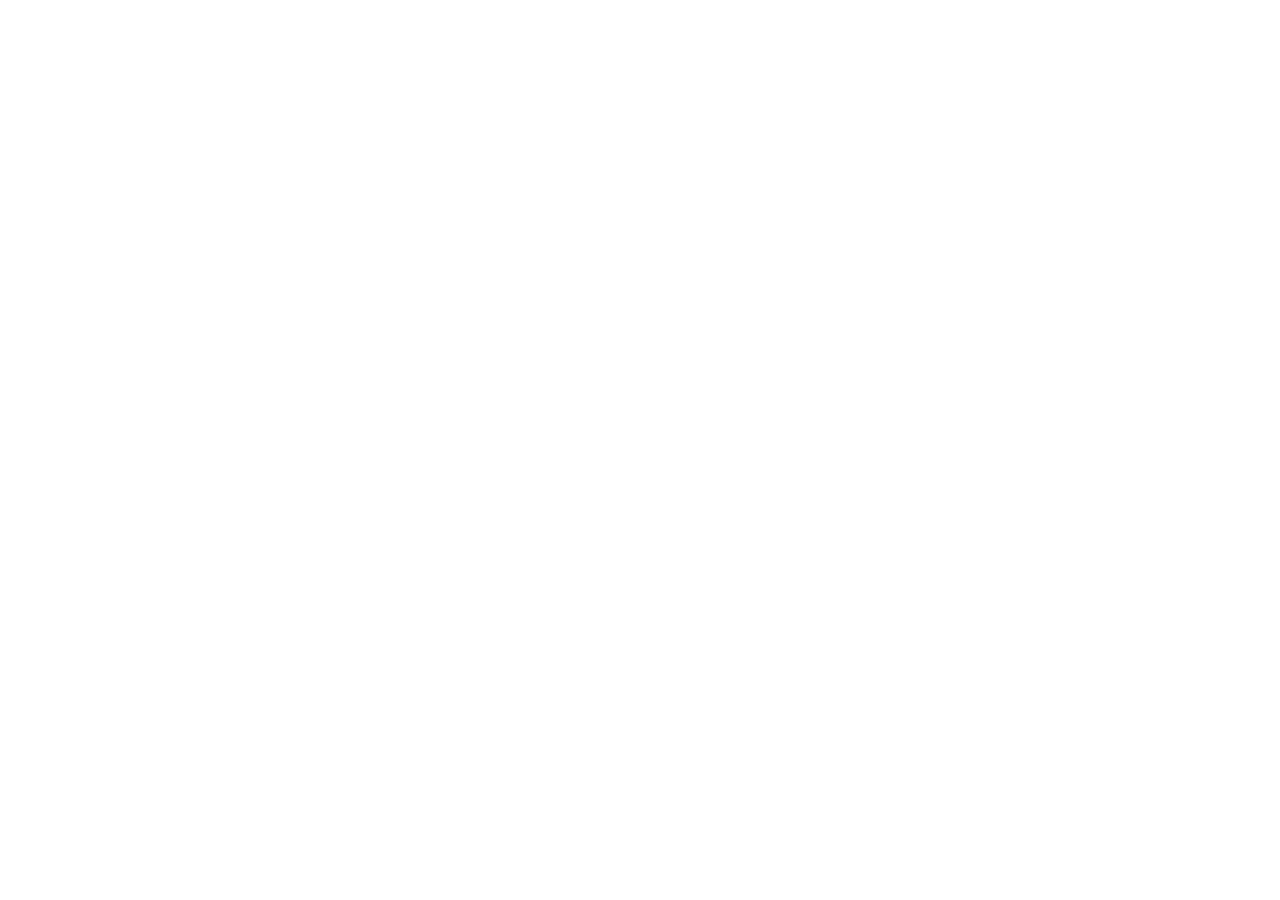
==== index.html @ ec3b9f66 "mar version con un archivo html" ====
<!doctype html>
<html lang="en">
  <head>
    <meta charset="UTF-8" />
    <link rel="icon" type="image/svg+xml" href="/vite.svg" />
    <meta name="viewport" content="width=device-width, initial-scale=1.0" />
    <title>Mar Jewelry Website</title>
    <meta property="og:image" content="https://bolt.new/static/og_default.png" />
    <meta name="twitter:card" content="summary_large_image" />
    <meta name="twitter:image" content="https://bolt.new/static/og_default.png" />
    <script type="module" crossorigin src="/assets/index--s41eLpU.js"></script>
    <link rel="stylesheet" crossorigin href="/assets/index-DOIBWbz-.css">
  </head>
  <body>
    <div id="root"></div>
  </body>
</html>
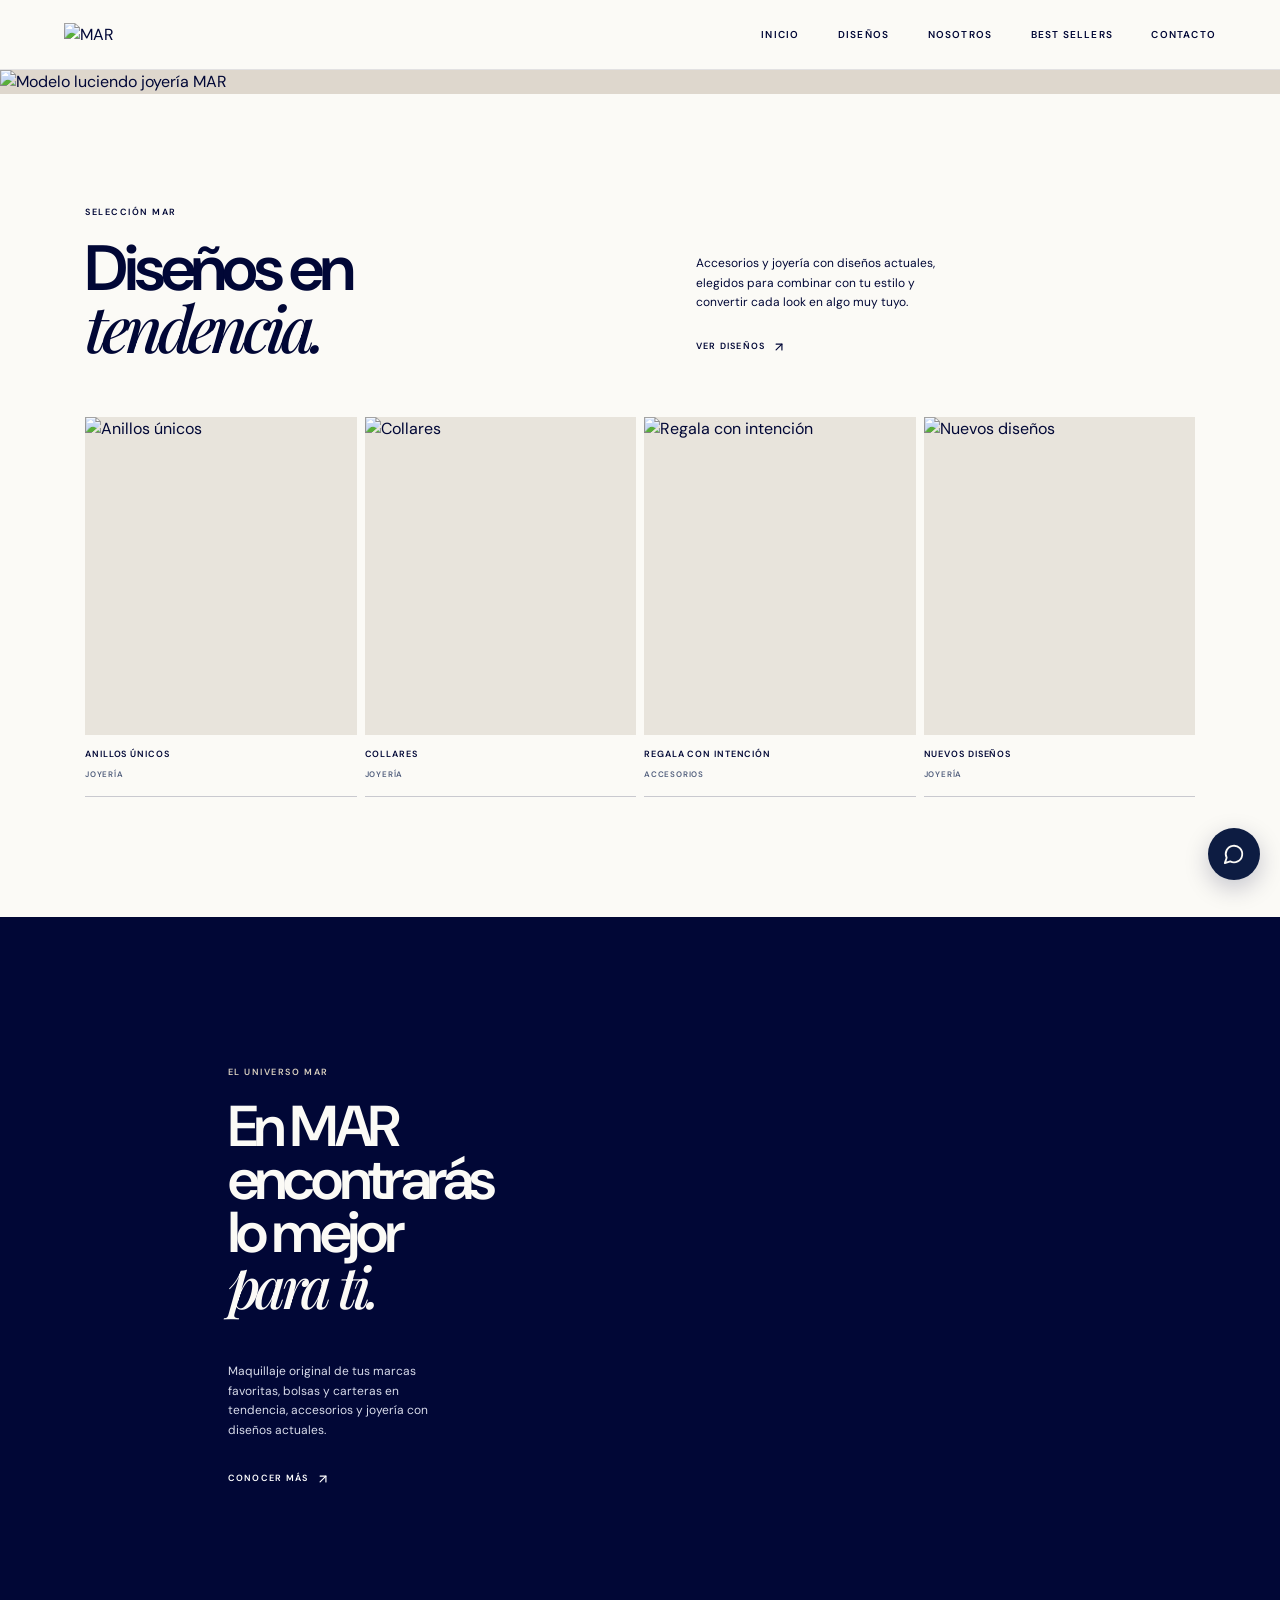
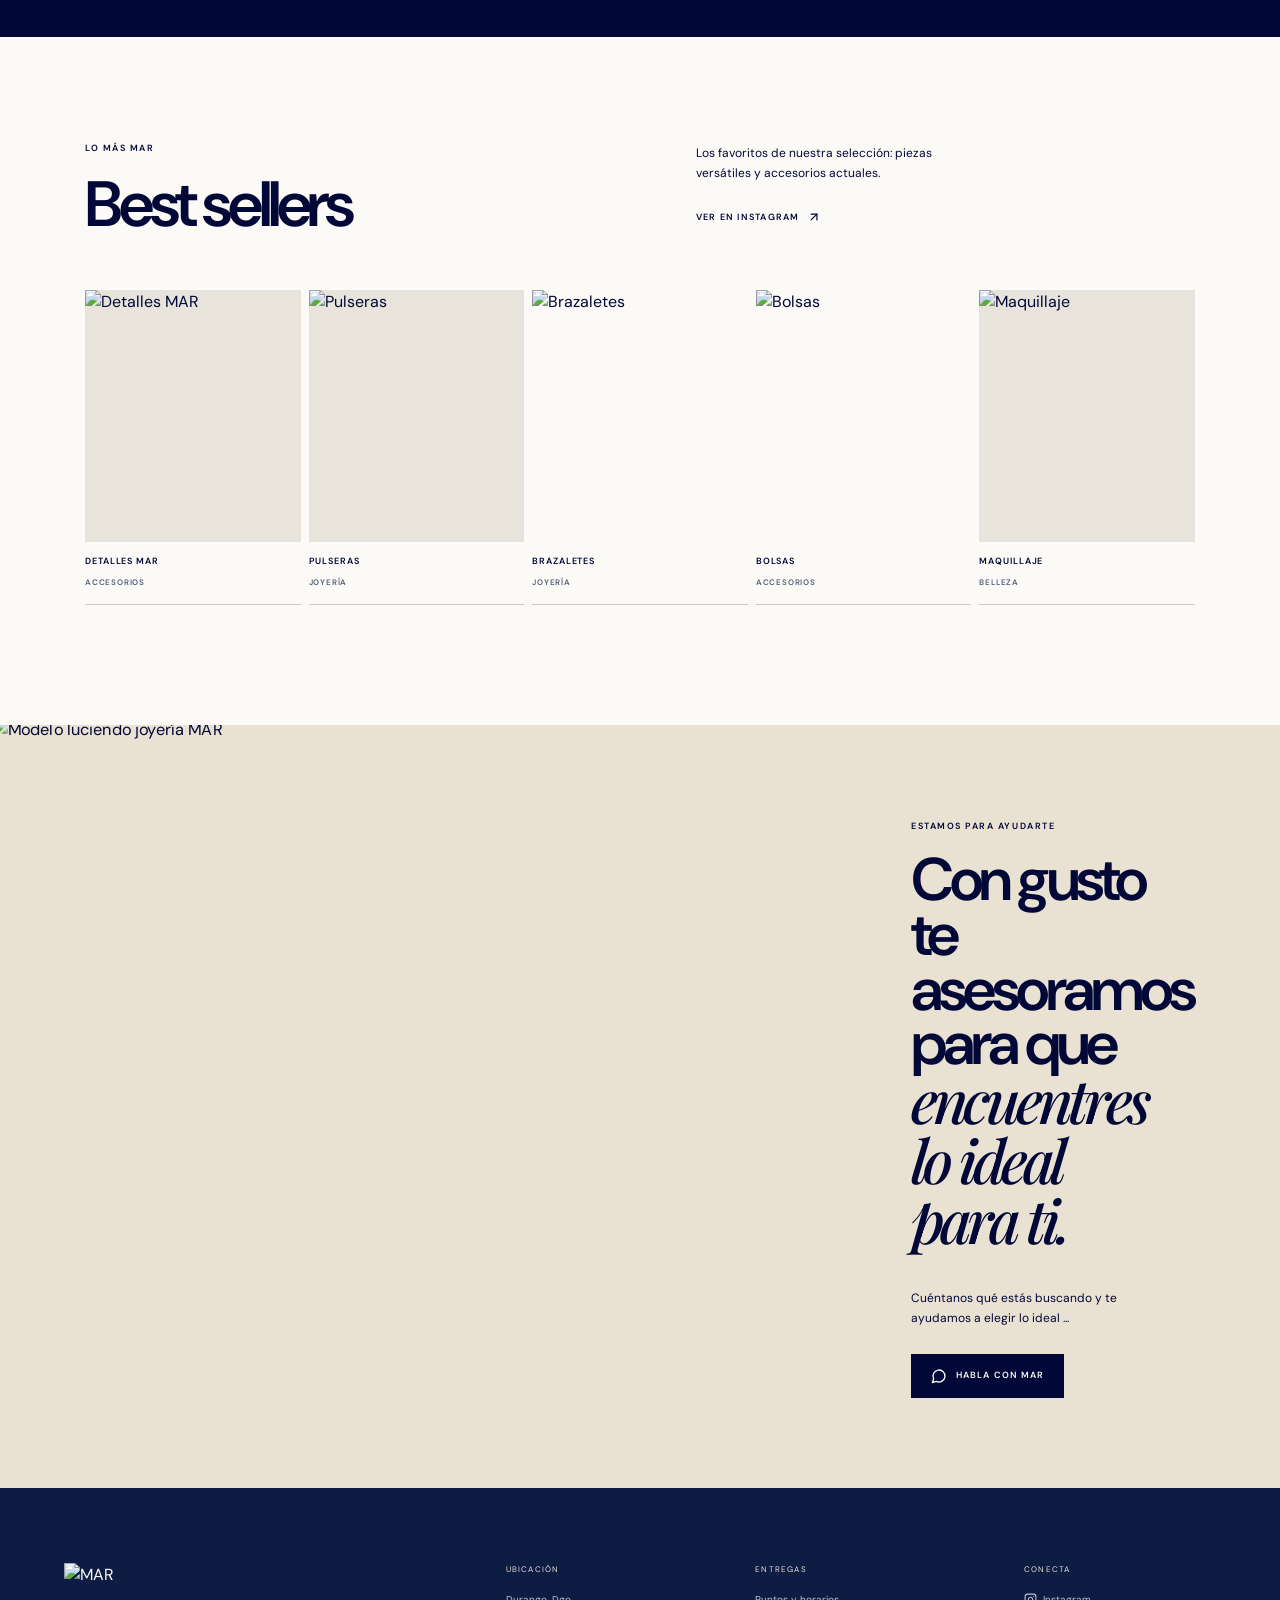
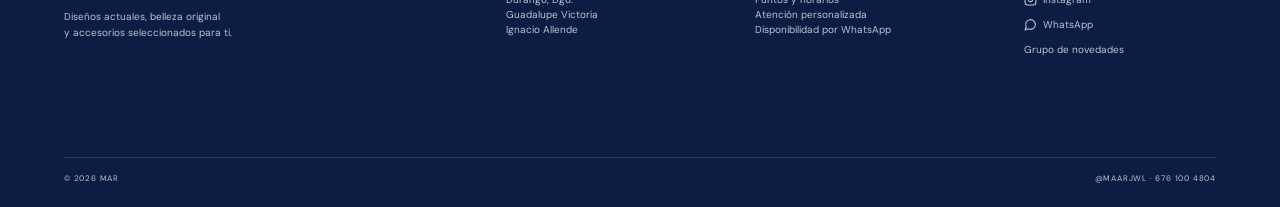
==== commit c9521cc0: "Update index.html" ====
--- a/index.html
+++ b/index.html
@@ -8,8 +8,8 @@
     <meta property="og:image" content="https://bolt.new/static/og_default.png" />
     <meta name="twitter:card" content="summary_large_image" />
     <meta name="twitter:image" content="https://bolt.new/static/og_default.png" />
-    <script type="module" crossorigin src="/assets/index--s41eLpU.js"></script>
-    <link rel="stylesheet" crossorigin href="/assets/index-DOIBWbz-.css">
+<script type="module" crossorigin src="./assets/index--s41eLpU.js"></script>
+<link rel="stylesheet" crossorigin href="./assets/index-DOIBWbz-.css">
   </head>
   <body>
     <div id="root"></div>
--- a/assets/index-DOIBWbz-.css
+++ b/assets/index-DOIBWbz-.css
@@ -0,0 +1 @@
+@import"https://fonts.googleapis.com/css2?family=DM+Sans:wght@400;500;600&family=Playfair+Display:ital,wght@0,500;0,600;1,500;1,600&display=swap";*,:before,:after{--tw-border-spacing-x: 0;--tw-border-spacing-y: 0;--tw-translate-x: 0;--tw-translate-y: 0;--tw-rotate: 0;--tw-skew-x: 0;--tw-skew-y: 0;--tw-scale-x: 1;--tw-scale-y: 1;--tw-pan-x: ;--tw-pan-y: ;--tw-pinch-zoom: ;--tw-scroll-snap-strictness: proximity;--tw-gradient-from-position: ;--tw-gradient-via-position: ;--tw-gradient-to-position: ;--tw-ordinal: ;--tw-slashed-zero: ;--tw-numeric-figure: ;--tw-numeric-spacing: ;--tw-numeric-fraction: ;--tw-ring-inset: ;--tw-ring-offset-width: 0px;--tw-ring-offset-color: #fff;--tw-ring-color: rgb(59 130 246 / .5);--tw-ring-offset-shadow: 0 0 #0000;--tw-ring-shadow: 0 0 #0000;--tw-shadow: 0 0 #0000;--tw-shadow-colored: 0 0 #0000;--tw-blur: ;--tw-brightness: ;--tw-contrast: ;--tw-grayscale: ;--tw-hue-rotate: ;--tw-invert: ;--tw-saturate: ;--tw-sepia: ;--tw-drop-shadow: ;--tw-backdrop-blur: ;--tw-backdrop-brightness: ;--tw-backdrop-contrast: ;--tw-backdrop-grayscale: ;--tw-backdrop-hue-rotate: ;--tw-backdrop-invert: ;--tw-backdrop-opacity: ;--tw-backdrop-saturate: ;--tw-backdrop-sepia: ;--tw-contain-size: ;--tw-contain-layout: ;--tw-contain-paint: ;--tw-contain-style: }::backdrop{--tw-border-spacing-x: 0;--tw-border-spacing-y: 0;--tw-translate-x: 0;--tw-translate-y: 0;--tw-rotate: 0;--tw-skew-x: 0;--tw-skew-y: 0;--tw-scale-x: 1;--tw-scale-y: 1;--tw-pan-x: ;--tw-pan-y: ;--tw-pinch-zoom: ;--tw-scroll-snap-strictness: proximity;--tw-gradient-from-position: ;--tw-gradient-via-position: ;--tw-gradient-to-position: ;--tw-ordinal: ;--tw-slashed-zero: ;--tw-numeric-figure: ;--tw-numeric-spacing: ;--tw-numeric-fraction: ;--tw-ring-inset: ;--tw-ring-offset-width: 0px;--tw-ring-offset-color: #fff;--tw-ring-color: rgb(59 130 246 / .5);--tw-ring-offset-shadow: 0 0 #0000;--tw-ring-shadow: 0 0 #0000;--tw-shadow: 0 0 #0000;--tw-shadow-colored: 0 0 #0000;--tw-blur: ;--tw-brightness: ;--tw-contrast: ;--tw-grayscale: ;--tw-hue-rotate: ;--tw-invert: ;--tw-saturate: ;--tw-sepia: ;--tw-drop-shadow: ;--tw-backdrop-blur: ;--tw-backdrop-brightness: ;--tw-backdrop-contrast: ;--tw-backdrop-grayscale: ;--tw-backdrop-hue-rotate: ;--tw-backdrop-invert: ;--tw-backdrop-opacity: ;--tw-backdrop-saturate: ;--tw-backdrop-sepia: ;--tw-contain-size: ;--tw-contain-layout: ;--tw-contain-paint: ;--tw-contain-style: }*,:before,:after{box-sizing:border-box;border-width:0;border-style:solid;border-color:#e5e7eb}:before,:after{--tw-content: ""}html,:host{line-height:1.5;-webkit-text-size-adjust:100%;-moz-tab-size:4;-o-tab-size:4;tab-size:4;font-family:ui-sans-serif,system-ui,sans-serif,"Apple Color Emoji","Segoe UI Emoji",Segoe UI Symbol,"Noto Color Emoji";font-feature-settings:normal;font-variation-settings:normal;-webkit-tap-highlight-color:transparent}body{margin:0;line-height:inherit}hr{height:0;color:inherit;border-top-width:1px}abbr:where([title]){-webkit-text-decoration:underline dotted;text-decoration:underline dotted}h1,h2,h3,h4,h5,h6{font-size:inherit;font-weight:inherit}a{color:inherit;text-decoration:inherit}b,strong{font-weight:bolder}code,kbd,samp,pre{font-family:ui-monospace,SFMono-Regular,Menlo,Monaco,Consolas,Liberation Mono,Courier New,monospace;font-feature-settings:normal;font-variation-settings:normal;font-size:1em}small{font-size:80%}sub,sup{font-size:75%;line-height:0;position:relative;vertical-align:baseline}sub{bottom:-.25em}sup{top:-.5em}table{text-indent:0;border-color:inherit;border-collapse:collapse}button,input,optgroup,select,textarea{font-family:inherit;font-feature-settings:inherit;font-variation-settings:inherit;font-size:100%;font-weight:inherit;line-height:inherit;letter-spacing:inherit;color:inherit;margin:0;padding:0}button,select{text-transform:none}button,input:where([type=button]),input:where([type=reset]),input:where([type=submit]){-webkit-appearance:button;background-color:transparent;background-image:none}:-moz-focusring{outline:auto}:-moz-ui-invalid{box-shadow:none}progress{vertical-align:baseline}::-webkit-inner-spin-button,::-webkit-outer-spin-button{height:auto}[type=search]{-webkit-appearance:textfield;outline-offset:-2px}::-webkit-search-decoration{-webkit-appearance:none}::-webkit-file-upload-button{-webkit-appearance:button;font:inherit}summary{display:list-item}blockquote,dl,dd,h1,h2,h3,h4,h5,h6,hr,figure,p,pre{margin:0}fieldset{margin:0;padding:0}legend{padding:0}ol,ul,menu{list-style:none;margin:0;padding:0}dialog{padding:0}textarea{resize:vertical}input::-moz-placeholder,textarea::-moz-placeholder{opacity:1;color:#9ca3af}input::placeholder,textarea::placeholder{opacity:1;color:#9ca3af}button,[role=button]{cursor:pointer}:disabled{cursor:default}img,svg,video,canvas,audio,iframe,embed,object{display:block;vertical-align:middle}img,video{max-width:100%;height:auto}[hidden]:where(:not([hidden=until-found])){display:none}:root{font-family:DM Sans,sans-serif;color:#010736;background:#fbfaf6;font-synthesis:none}*{box-sizing:border-box}html{scroll-behavior:smooth;scroll-padding-top:70px}body{margin:0;min-width:320px;background:#fbfaf6}a{color:inherit;text-decoration:none}.site-shell{overflow:hidden}.site-header{height:70px;padding:0 5vw;display:flex;align-items:center;justify-content:space-between;background:#fbfaf6;position:sticky;top:0;z-index:20;border-bottom:1px solid rgba(1,7,54,.1)}.logo-image{width:68px;height:auto;display:block}.site-footer .logo-image{width:156px}.main-nav{display:flex;align-items:center;gap:clamp(18px,3vw,48px);font-size:10px;font-weight:600;letter-spacing:.12em;text-transform:uppercase}.main-nav a{position:relative;padding:26px 0;transition:color .25s ease}.main-nav a:after{content:"";height:1px;position:absolute;left:0;right:100%;bottom:19px;background:currentColor;transition:right .25s ease}.main-nav a:hover:after{right:0}.menu-toggle{display:none;border:0;background:transparent;color:#010736}.hero{position:relative;background:#ded7cd}.hero-image{width:100%;height:auto;display:block;-o-object-fit:contain;object-fit:contain;-o-object-position:center;object-position:center}.hero-caption{position:absolute;bottom:27px;left:5vw;right:5vw;display:flex;justify-content:space-between;color:#fbfaf6;font-size:12px;font-weight:600;letter-spacing:.14em;text-transform:uppercase}.section-light{padding:112px 5vw 120px;background:#fbfaf6}.section-intro{display:grid;grid-template-columns:1fr 1fr;gap:10%;align-items:end;max-width:1110px;margin:0 auto 56px}.eyebrow{font-size:9px;text-transform:uppercase;letter-spacing:.17em;font-weight:600;margin:0 0 20px}.section-intro h1,.section-intro h2,.editorial h2,.consultation h2{font-size:clamp(42px,5vw,76px);line-height:.91;letter-spacing:-.065em;margin:0;font-weight:600}em{font-family:Playfair Display,serif;font-weight:500;letter-spacing:-.08em}.intro-copy{max-width:255px;padding-bottom:5px;font-size:12px;line-height:1.65}.intro-copy p{margin:0 0 23px}.text-link{display:inline-flex;align-items:center;gap:7px;font-size:9px;font-weight:600;text-transform:uppercase;letter-spacing:.14em;transition:gap .25s ease}.text-link:hover{gap:12px}.product-grid{max-width:1110px;margin:auto;display:grid;gap:8px}.trend-grid{grid-template-columns:repeat(4,1fr)}.best-grid{grid-template-columns:repeat(5,1fr)}.best-grid .product-card:nth-child(3) .product-image-wrap,.best-grid .product-card:nth-child(4) .product-image-wrap{background:transparent}.product-card{min-width:0}.product-image-wrap{aspect-ratio:1 / 1.17;overflow:hidden;background:#e8e4dc;position:relative}.product-image{width:100%;height:100%;-o-object-fit:cover;object-fit:cover;-o-object-position:center center;object-position:center center;display:block;transition:transform .55s cubic-bezier(.2,.75,.25,1)}.product-card:hover .product-image{transform:scale(1.045)}.product-arrow{position:absolute;right:12px;top:12px;width:28px;height:28px;display:grid;place-items:center;border-radius:50%;color:#fbfaf6;background:#010736b3;opacity:0;transform:translateY(5px);transition:opacity .25s,transform .25s}.product-card:hover .product-arrow{opacity:1;transform:none}.product-meta{border-bottom:1px solid rgba(1,7,54,.2);padding:13px 0 16px}.product-meta h3,.product-meta span{margin:0;font-size:9px;text-transform:uppercase;letter-spacing:.1em;font-weight:600;display:block}.product-meta span{font-size:8px;margin-top:7px;color:#53607e}.editorial{background:#010736;color:#fbfaf6;padding:100px 5vw;display:grid;grid-template-columns:.8fr 1.2fr;gap:7%;align-items:center;scroll-margin-top:70px}.editorial-copy{max-width:375px;justify-self:end}.eyebrow-light{color:#d8cfbf}.editorial h2{font-size:clamp(42px,4.5vw,68px);line-height:.92}.body-copy{font-size:12px;line-height:1.65;max-width:220px;margin:46px 0 23px;color:#d8dbea}.light-link{color:#fff}.editorial-collage{height:520px;position:relative;display:grid;grid-template-columns:1.12fr .78fr .78fr;grid-template-rows:1.15fr .85fr;gap:10px}.editorial-collage img{width:100%;height:100%;-o-object-fit:cover;object-fit:cover;display:block;opacity:.25;transition:transform .55s cubic-bezier(.2,.75,.25,1),filter .35s ease}.editorial-collage img:hover{transform:scale(1.035);filter:brightness(1.08)}.collage-photo-1{grid-column:1;grid-row:1 / 3;-o-object-position:center center;object-position:center center}.collage-photo-2{grid-column:2 / 4;grid-row:1;-o-object-position:center 38%;object-position:center 38%}.collage-photo-3{grid-column:2;grid-row:2;-o-object-position:center center;object-position:center center}.collage-photo-4{grid-column:3;grid-row:2;-o-object-position:center center;object-position:center center}.best-sellers{padding-top:105px}.best-intro{align-items:center}.best-intro h2{font-size:clamp(43px,5vw,76px)}.consultation{background:#e9e1d2;display:grid;grid-template-columns:1.7fr .8fr;min-height:560px}.consultation-images{display:grid;grid-template-columns:1fr 1fr;overflow:hidden;min-height:560px}.consultation-images img{width:100%;height:100%;-o-object-fit:cover;object-fit:cover;-o-object-position:center center;object-position:center center;min-height:450px}.consultation-images img:first-child{-o-object-position:51% center;object-position:51% center}.consultation-images img:last-child{-o-object-position:center;object-position:center}.consultation-detail-image{grid-column:1 / -1;grid-row:1;z-index:1;opacity:1;transform:scale(1.02)}.consultation-copy{padding:95px 10vw 90px 10%;display:flex;flex-direction:column;justify-content:center}.consultation-copy h2{font-size:clamp(42px,4.7vw,70px)}.consultation-copy>p:not(.eyebrow){font-size:12px;line-height:1.65;max-width:260px;margin:38px 0 25px}.button{display:inline-flex;align-items:center;justify-content:center;gap:9px;width:-moz-fit-content;width:fit-content;padding:14px 20px;text-transform:uppercase;letter-spacing:.12em;font-weight:600;font-size:9px;transition:background .25s,transform .25s}.button:hover{transform:translateY(-2px)}.button-dark{color:#fbfaf6;background:#010736}.button-dark:hover{background:#22396f}.site-footer{color:#fbfaf6;background:#0d1c42;padding:75px 5vw 23px}.footer-top{display:grid;grid-template-columns:2fr 1fr 1.1fr 1fr;gap:5%;max-width:1200px;margin:0 auto 100px}.footer-brand p{color:#bbc3d5;font-size:10px;line-height:1.6;margin-top:22px}.footer-column{display:flex;flex-direction:column;gap:10px;font-size:10px;color:#bbc3d5;line-height:1.5}.footer-column span{color:#e9e1d2;text-transform:uppercase;letter-spacing:.15em;font-size:8px;margin-bottom:7px}.footer-column p{margin:0}.footer-column a{display:flex;align-items:center;gap:6px;transition:color .25s}.footer-column a:hover{color:#fff}.footer-bottom{max-width:1200px;margin:auto;padding-top:14px;border-top:1px solid rgba(251,250,246,.13);display:flex;justify-content:space-between;font-size:8px;letter-spacing:.1em;color:#bbc3d5;text-transform:uppercase}.floating-whatsapp{position:fixed;z-index:10;right:20px;bottom:20px;width:52px;height:52px;background:#0d1c42;color:#fbfaf6;border-radius:50%;display:grid;place-items:center;box-shadow:0 8px 25px #01073638;transition:transform .25s,background .25s}.floating-whatsapp:hover{transform:translateY(-4px);background:#22396f}@media(max-width:760px){.site-header{height:62px}.logo-image{width:58px}.site-footer .logo-image{width:132px}.menu-toggle{display:block;z-index:2}.main-nav{position:absolute;top:61px;left:0;right:0;background:#fbfaf6;padding:10px 5vw 18px;display:none;flex-direction:column;align-items:flex-start;gap:0;border-bottom:1px solid rgba(1,7,54,.1)}.main-nav.nav-open{display:flex}.main-nav a{padding:12px 0;width:100%}.main-nav a:after{bottom:5px}.hero{min-height:0;height:auto}.hero-image{-o-object-position:center;object-position:center}.section-light{padding:72px 5vw 80px}.section-intro{grid-template-columns:1fr;gap:28px;margin-bottom:38px}.section-intro h1,.section-intro h2{font-size:clamp(44px,13vw,64px)}.intro-copy{max-width:300px}.trend-grid,.best-grid{grid-template-columns:repeat(2,1fr);gap:22px 8px}.best-grid .product-card:last-child{grid-column:span 2;max-width:calc(50% - 4px)}.editorial{padding:74px 5vw;display:block}.editorial-copy{max-width:none}.editorial h2{font-size:clamp(44px,12.5vw,64px);line-height:.92}.body-copy{margin-top:35px}.editorial-collage{height:390px;margin-top:48px;grid-template-columns:1.05fr .95fr;grid-template-rows:1.15fr .85fr .85fr;gap:8px}.collage-photo-1{grid-column:1;grid-row:1 / 3}.collage-photo-2{grid-column:2;grid-row:1}.collage-photo-3{grid-column:2;grid-row:2}.collage-photo-4{grid-column:2;grid-row:3}.editorial-collage{position:relative}.consultation{display:block}.consultation-images{height:370px;min-height:0}.consultation-images img{min-height:0}.consultation-copy{padding:65px 10% 75px}.consultation-copy h2{font-size:clamp(44px,12vw,64px)}.site-footer{padding-top:55px}.footer-top{grid-template-columns:1fr 1fr;gap:40px 20px;margin-bottom:70px}.footer-brand{grid-column:span 2}.footer-bottom{gap:15px;flex-direction:column}}@media(max-width:420px){.hero{min-height:0}.editorial-collage{height:300px}.product-meta h3{font-size:8px}}
